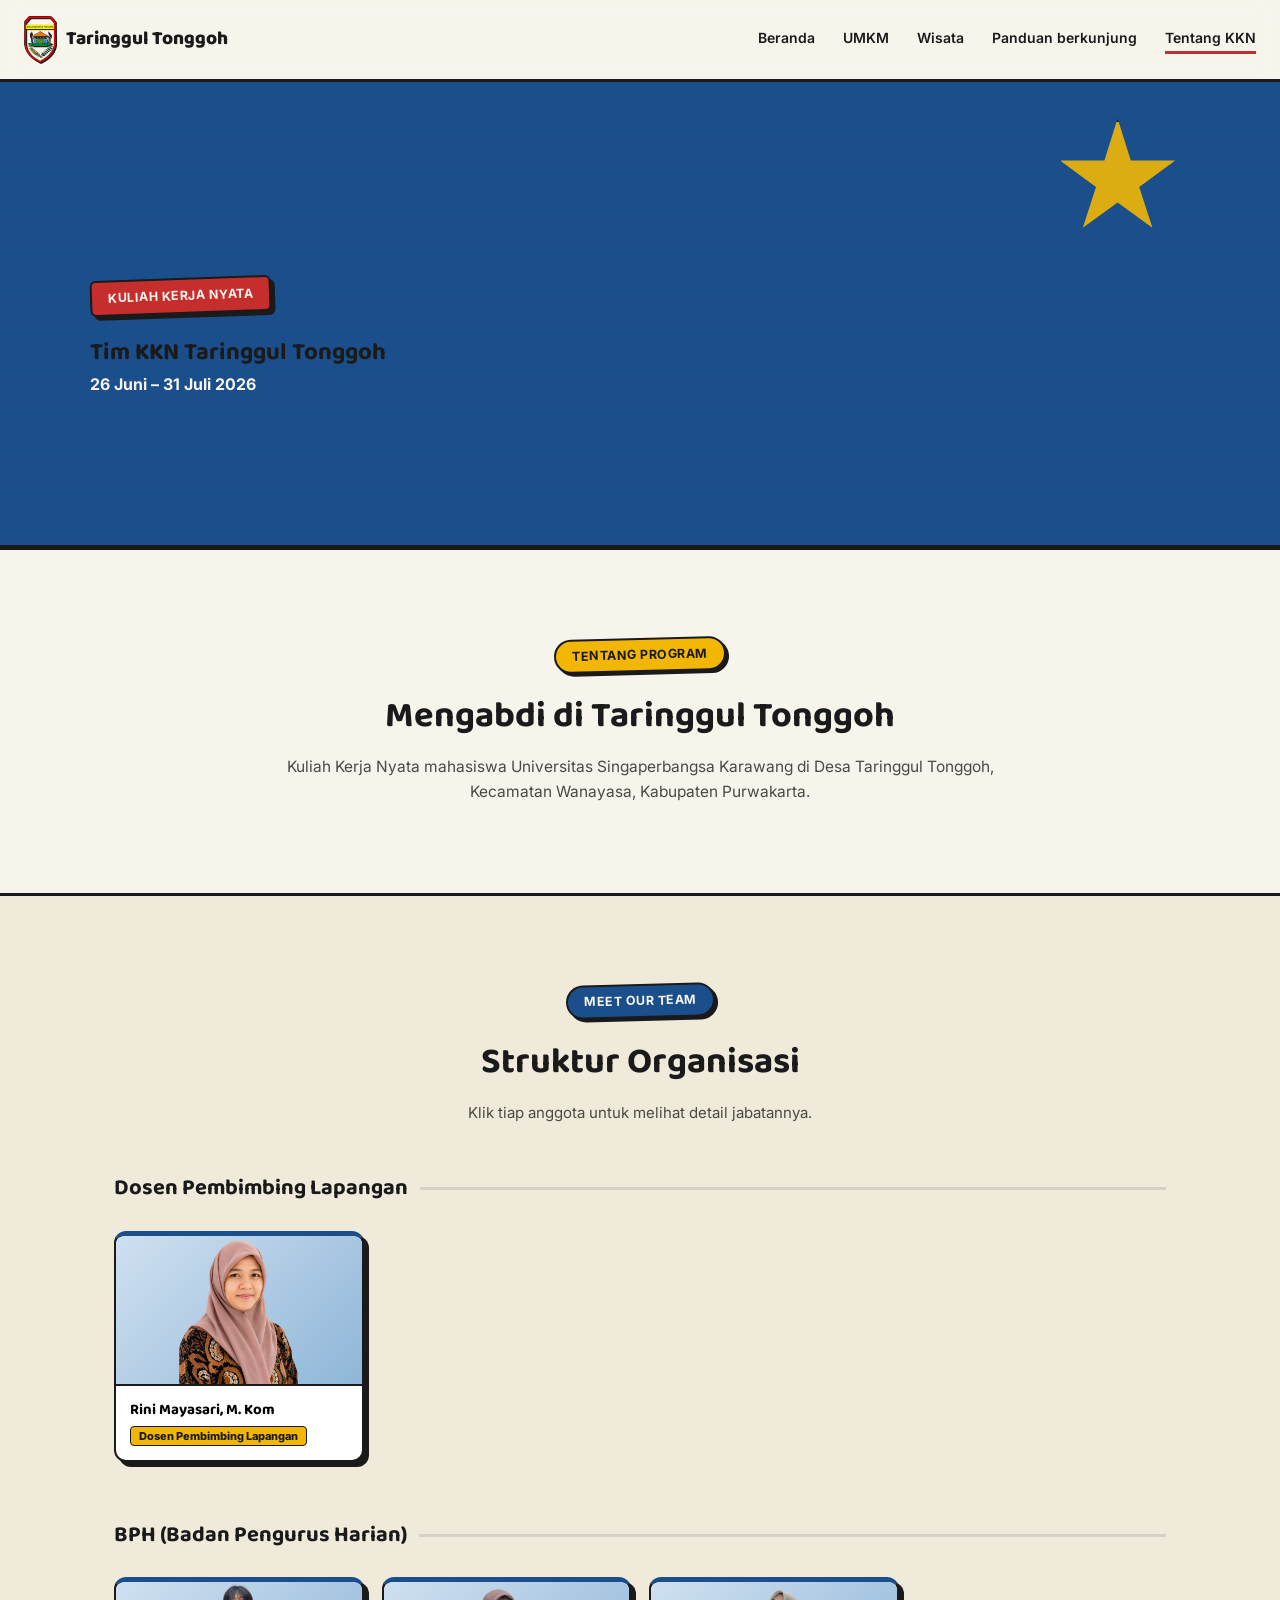
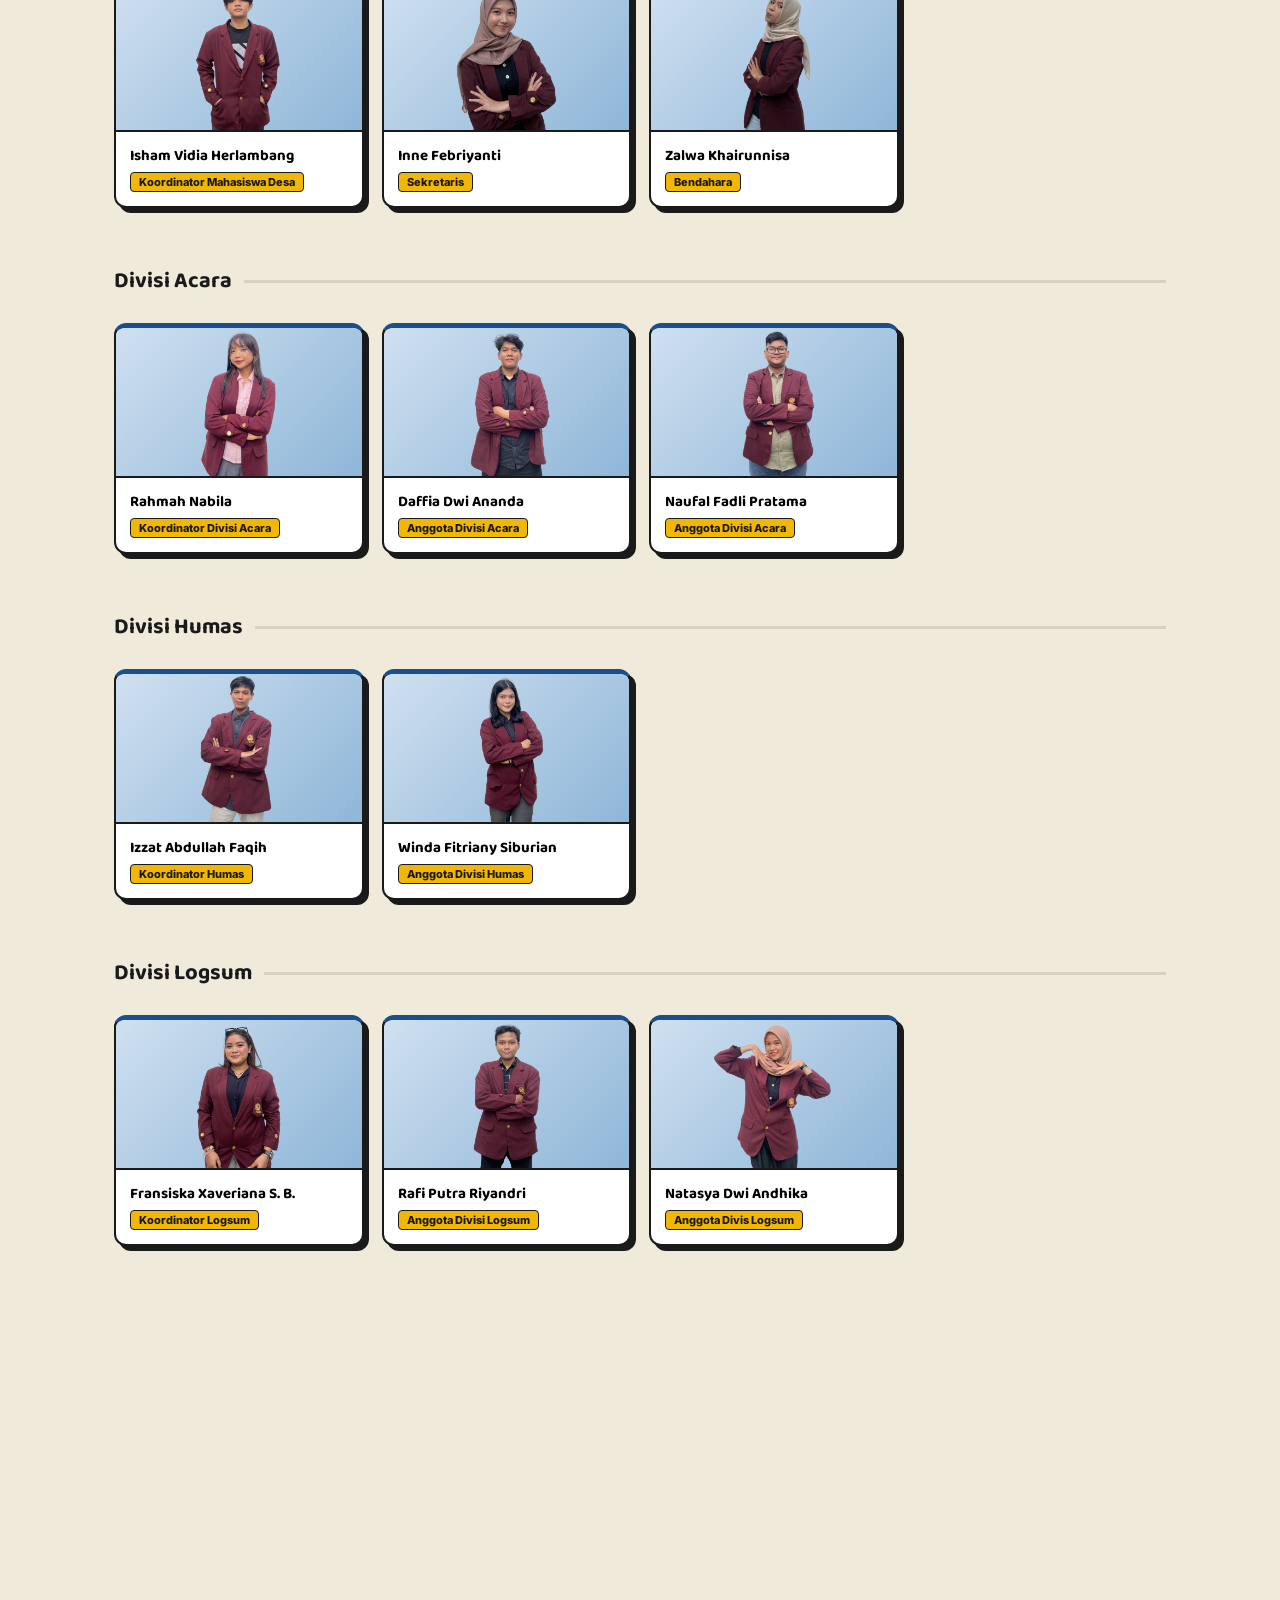
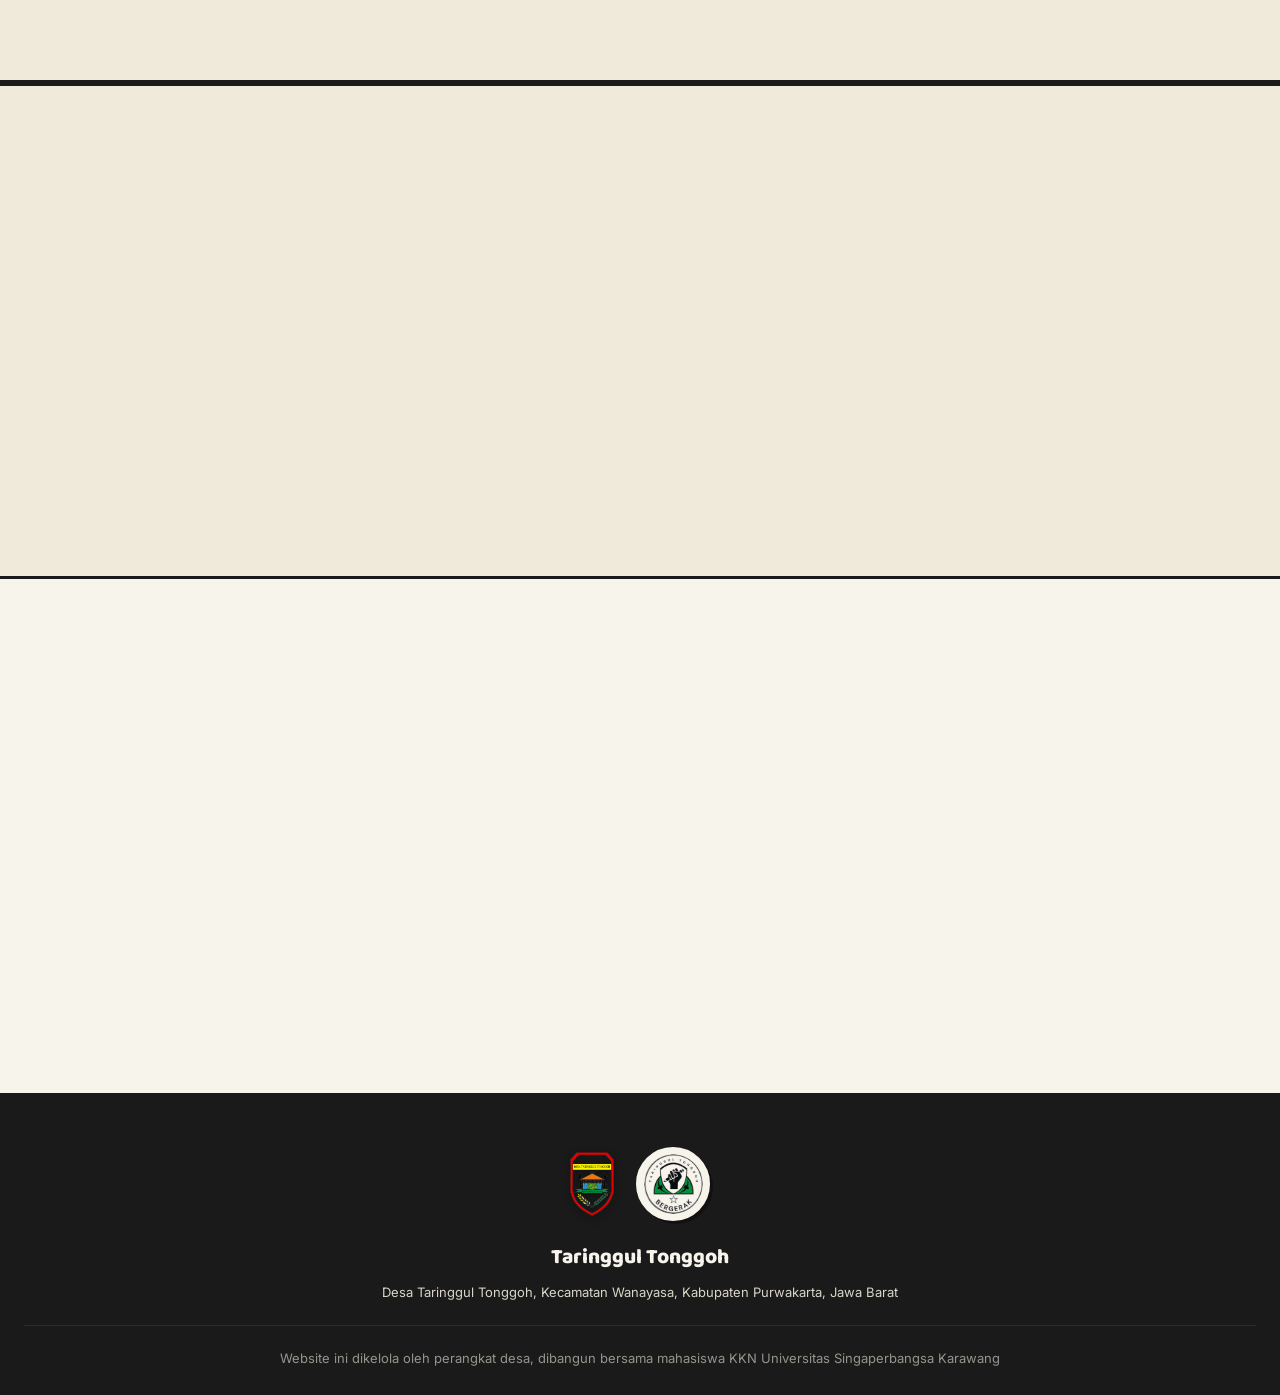
==== kkn.html @ a8f381f1 "first push" ====
<!DOCTYPE html>
<html lang="id">
<head>
<meta charset="UTF-8">
<meta name="viewport" content="width=device-width, initial-scale=1.0">
<title>Tentang KKN — Desa Taringgul Tonggoh</title>
<meta name="description" content="Kenali kegiatan, struktur organisasi, dan program kerja KKN Universitas Singaperbangsa Karawang di Desa Taringgul Tonggoh, Wanayasa, Purwakarta.">
<meta property="og:title" content="Tentang KKN — Desa Taringgul Tonggoh">
<meta property="og:description" content="Struktur organisasi, program kerja, dan dokumentasi kegiatan KKN Unsika di Desa Taringgul Tonggoh.">
<meta property="og:type" content="website">
<link rel="preconnect" href="https://fonts.googleapis.com">
<link rel="preconnect" href="https://fonts.gstatic.com" crossorigin>
<link href="https://fonts.googleapis.com/css2?family=Baloo+2:wght@500;600;700;800&family=Inter:wght@400;500;600;700&display=swap" rel="stylesheet">
<link rel="stylesheet" href="assets/css/style.css">
</head>
<body>

<nav id="nav">
  <a href="index.html" class="logo"><img src="assets/img/brand/logo-desa-nav.png" alt="Logo Desa Taringgul Tonggoh" class="logo-mark">Taringgul Tonggoh</a>
  <div class="navlinks" id="navLinks">
    <a href="index.html">Beranda</a>
    <a href="index.html#umkm">UMKM</a>
    <a href="index.html#wisata">Wisata</a>
    <a href="index.html#panduan">Panduan berkunjung</a>
    <a href="kkn.html" class="active">Tentang KKN</a>
  </div>
  <button type="button" class="nav-toggle" id="navToggle" aria-label="Buka menu" aria-expanded="false" aria-controls="navLinks">
    <div class="nav-toggle-icon"><span></span><span></span><span></span></div>
  </button>
</nav>

<section class="hero-kkn">
  <div class="halftone"></div>
  <div class="starburst sb1"></div>
  <div class="hero-inner">
    <div class="hero-badge">Kuliah Kerja Nyata</div>
    <h1>Tim <span>KKN Taringgul Tonggoh</span></h1>
    <p id="kknPeriode" style="font-weight:700;">–</p>
  </div>
</section>

<section id="tentang">
  <div class="wrap">
    <div class="section-head reveal about-kkn">
      <div class="sticker">Tentang program</div>
      <h2>Mengabdi di Taringgul Tonggoh</h2>
      <p id="kknDesc">Memuat deskripsi…</p>
    </div>
  </div>
</section>

<section class="umkm-section" id="struktur">
  <div class="wrap">
    <div class="section-head reveal">
      <div class="sticker blue">Meet our team</div>
      <h2>Struktur Organisasi</h2>
      <p>Klik tiap anggota untuk melihat detail jabatannya.</p>
    </div>
    <div id="strukturContainer">
      <!-- divisi & anggota di-render oleh kkn.js -->
    </div>
  </div>
</section>

<section class="proker-section" id="proker">
  <div class="wrap">
    <div class="section-head reveal">
      <div class="sticker red">Program kerja</div>
      <h2>Apa yang kami kerjakan</h2>
      <p>Klik kartu untuk melihat detail tiap program kerja.</p>
    </div>
    <div class="proker-grid" id="prokerGrid">
      <!-- proker di-render oleh kkn.js -->
    </div>
  </div>
</section>

<section id="galeri">
  <div class="wrap">
    <div class="section-head reveal">
      <div class="sticker">Dokumentasi</div>
      <h2>Galeri Kegiatan</h2>
      <p>Momen-momen selama masa pengabdian di desa.</p>
    </div>
    <div class="galeri-grid" id="galeriGrid">
      <!-- galeri di-render oleh kkn.js -->
    </div>
  </div>
</section>

<footer>
  <div class="foot-logos">
    <img src="assets/img/brand/logo-desa.png" alt="Logo Desa Taringgul Tonggoh" class="foot-logo">
    <img src="assets/img/brand/slogan-bergerak.png" alt="Taringgul Tonggoh Bergerak" class="foot-logo foot-logo-slogan">
  </div>
  <div class="foot-brand">Taringgul Tonggoh</div>
  <p>Desa Taringgul Tonggoh, Kecamatan Wanayasa, Kabupaten Purwakarta, Jawa Barat</p>
  <div class="foot-line">Website ini dikelola oleh perangkat desa, dibangun bersama mahasiswa KKN Universitas Singaperbangsa Karawang</div>
</footer>

<!-- ===== Overlay detail (Anggota & Proker) ===== -->
<div class="overlay-backdrop" id="overlayBackdrop" role="dialog" aria-modal="true">
  <div class="overlay-modal" id="overlayContent">
    <!-- konten overlay di-render dinamis oleh kkn.js -->
  </div>
</div>

<script src="assets/js/kkn.js"></script>
</body>
</html>
---- assets/css/style.css ----
/* ============================================
   Desa Taringgul Tonggoh — style.css
   ============================================ */

:root{
  --hijau:#1E7A4F;
  --hijau-tua:#12492F;
  --biru:#1B4F8C;
  --biru-tua:#11335C;
  --merah:#C62E2E;
  --kuning:#F2B705;
  --off:#F7F4EC;
  --off2:#EFEADA;
  --ink:#1A1A1A;
  --putih:#FFFFFF;
}

*{box-sizing:border-box;margin:0;padding:0;}
html{scroll-behavior:smooth;}
body{
  font-family:'Inter',sans-serif;
  background:var(--off);
  color:var(--ink);
  line-height:1.6;
}
h1,h2,h3{font-family:'Baloo 2',sans-serif;font-weight:700;color:var(--ink);}
img{display:block;max-width:100%;}
.wrap{max-width:1100px;margin:0 auto;padding:0 24px;}

@media (prefers-reduced-motion: reduce){
  *{animation:none !important;transition:none !important;}
}

/* ---------- Scroll reveal ---------- */
.reveal{opacity:0;transform:translateY(28px);transition:opacity .7s cubic-bezier(.2,.7,.2,1), transform .7s cubic-bezier(.2,.7,.2,1);}
.reveal.in{opacity:1;transform:translateY(0);}
.reveal-delay1.in{transition-delay:.08s;}
.reveal-delay2.in{transition-delay:.16s;}
.reveal-delay3.in{transition-delay:.24s;}

.halftone{
  background-image:radial-gradient(var(--ink) 1.4px, transparent 1.4px);
  background-size:10px 10px;
  opacity:0.08;
}

/* ---------- Nav ---------- */
nav{
  display:flex;align-items:center;justify-content:space-between;
  padding:16px 24px;background:rgba(247,244,236,0.75);
  backdrop-filter:blur(10px);
  border-bottom:3px solid var(--ink);
  position:sticky;top:0;z-index:20;
  transition:background .3s ease, box-shadow .3s ease;
}
nav.scrolled{background:rgba(247,244,236,0.96);box-shadow:0 4px 0 rgba(26,26,26,0.06);}
.logo{display:flex;align-items:center;gap:10px;font-family:'Baloo 2',sans-serif;font-size:19px;font-weight:800;color:var(--ink);text-decoration:none;}
.logo-mark{
  width:32px;height:auto;
  flex-shrink:0;
  filter:drop-shadow(1.5px 1.5px 0 var(--ink));
}
.navlinks{display:flex;gap:28px;font-size:14px;font-weight:600;}
.navlinks a{color:var(--ink);text-decoration:none;position:relative;padding-bottom:2px;}
.navlinks a::after{content:"";position:absolute;left:0;bottom:-3px;width:0;height:3px;background:var(--merah);transition:width .25s ease;}
.navlinks a:hover::after, .navlinks a.active::after{width:100%;}

/* ---------- Nav mobile: hamburger toggle ---------- */
.nav-toggle{
  display:none;
  width:42px;height:42px;
  border:2.5px solid var(--ink);
  border-radius:8px;
  background:var(--off);
  align-items:center;justify-content:center;
  cursor:pointer;
  box-shadow:3px 3px 0 var(--ink);
  transition:transform .15s ease, box-shadow .15s ease;
  flex-shrink:0;
}
.nav-toggle:hover{transform:translate(-2px,-2px);box-shadow:5px 5px 0 var(--ink);}
.nav-toggle:active{transform:translate(0,0);box-shadow:2px 2px 0 var(--ink);}
.nav-toggle-icon{
  position:relative;width:20px;height:14px;
}
.nav-toggle-icon span{
  position:absolute;left:0;width:100%;height:2.5px;background:var(--ink);border-radius:2px;
  transition:transform .25s ease, opacity .2s ease, top .25s ease;
}
.nav-toggle-icon span:nth-child(1){top:0;}
.nav-toggle-icon span:nth-child(2){top:6px;}
.nav-toggle-icon span:nth-child(3){top:12px;}
.nav-toggle.open .nav-toggle-icon span:nth-child(1){top:6px;transform:rotate(45deg);}
.nav-toggle.open .nav-toggle-icon span:nth-child(2){opacity:0;}
.nav-toggle.open .nav-toggle-icon span:nth-child(3){top:6px;transform:rotate(-45deg);}

/* ---------- Hero ---------- */
.hero{
  position:relative;
  min-height:82vh;
  display:flex;align-items:center;
  background:var(--hijau) url('/assets/img/hero/hero-01-sawah-taringgul.jpg') center 60%/cover no-repeat;
  padding:120px 24px 100px;
  overflow:hidden;
  border-bottom:5px solid var(--ink);
}
.hero::before{
  content:"";
  position:absolute;inset:0;z-index:0;
  background:linear-gradient(180deg, rgba(18,73,47,0.55) 0%, rgba(18,73,47,0.72) 55%, rgba(18,73,47,0.88) 100%);
}
.hero .halftone{position:absolute;inset:0;z-index:1;}
.starburst{
  position:absolute;
  z-index:1;
  background:var(--kuning);
  border:3px solid var(--ink);
  clip-path:polygon(50% 0%,61% 35%,98% 35%,68% 57%,79% 91%,50% 70%,21% 91%,32% 57%,2% 35%,39% 35%);
}
.sb1{width:120px;height:120px;top:8%;right:8%;opacity:.9;animation:spin-slow 22s linear infinite;}
.sb2{width:60px;height:60px;bottom:14%;right:22%;background:var(--merah);opacity:.85;animation:spin-slow-rev 16s linear infinite;}
@keyframes spin-slow{from{transform:rotate(0deg);}to{transform:rotate(360deg);}}
@keyframes spin-slow-rev{from{transform:rotate(0deg);}to{transform:rotate(-360deg);}}

.hero-badge{
  display:inline-block;background:var(--merah);color:var(--off);
  border:2.5px solid var(--ink);border-radius:6px;
  padding:6px 16px;font-size:12.5px;font-weight:700;letter-spacing:.04em;text-transform:uppercase;
  transform:rotate(-2deg);
  margin-bottom:20px;
  box-shadow:4px 4px 0 var(--ink);
}
.hero-inner{position:relative;z-index:2;max-width:1100px;margin:0 auto;width:100%;color:var(--off);}
.hero h1{
  font-size:56px;line-height:1.05;max-width:680px;color:var(--off);margin-bottom:20px;
  text-shadow:3px 3px 0 var(--ink);
}
.hero h1 span{color:var(--kuning);}
.hero p{font-size:17px;max-width:480px;color:#E7F0E9;margin-bottom:32px;font-weight:500;}
.hero-cta{display:flex;gap:16px;flex-wrap:wrap;}
.btn{
  display:inline-flex;align-items:center;gap:8px;
  padding:14px 26px;border-radius:8px;font-size:14.5px;font-weight:700;
  text-decoration:none;border:2.5px solid var(--ink);cursor:pointer;
  box-shadow:4px 4px 0 var(--ink);
  transition:transform .15s ease, box-shadow .15s ease;
  font-family:inherit;
}
.btn:hover{transform:translate(-2px,-2px);box-shadow:6px 6px 0 var(--ink);}
.btn:active{transform:translate(0,0);box-shadow:2px 2px 0 var(--ink);}
.btn-primary{background:var(--kuning);color:var(--ink);}
.btn-ghost{background:var(--off);color:var(--ink);}

/* ---------- Stats ---------- */
.stats-strip{
  display:flex;justify-content:center;gap:0;
  background:var(--off);
  margin:-38px 24px 0;
  border-radius:12px;
  border:3px solid var(--ink);
  box-shadow:6px 6px 0 var(--ink);
  position:relative;z-index:3;
  max-width:1052px;margin-left:auto;margin-right:auto;
  overflow:hidden;
}
.stat{flex:1;text-align:center;padding:28px 12px;border-right:2.5px solid var(--ink);}
.stat:last-child{border-right:none;}
.stat-num{font-family:'Baloo 2',sans-serif;font-size:34px;font-weight:800;color:var(--merah);}
.stat-label{font-size:12.5px;color:var(--ink);margin-top:2px;font-weight:600;}

/* ---------- Sections ---------- */
section{padding:88px 0;position:relative;}
.section-head{max-width:580px;margin:0 auto 46px;text-align:center;}
.sticker{
  display:inline-block;background:var(--kuning);border:2.5px solid var(--ink);
  border-radius:20px;padding:5px 16px;font-size:12.5px;font-weight:700;
  text-transform:uppercase;letter-spacing:.04em;transform:rotate(-1.5deg);
  box-shadow:3px 3px 0 var(--ink);margin-bottom:16px;
}
.sticker.blue{background:var(--biru);color:var(--off);}
.sticker.red{background:var(--merah);color:var(--off);}
.section-head h2{font-size:36px;margin-bottom:10px;}
.section-head p{color:#4A4A44;font-size:15px;}

/* ---------- Why visit ---------- */
.why-grid{display:grid;grid-template-columns:repeat(3,1fr);gap:24px;}
.why-card{
  background:var(--putih);border-radius:12px;padding:30px 26px;
  border:2.5px solid var(--ink);
  transition:transform .2s ease, box-shadow .2s ease;
  box-shadow:5px 5px 0 var(--ink);
}
.why-card:hover{transform:translate(-3px,-3px);box-shadow:8px 8px 0 var(--ink);}
.why-icon{
  width:48px;height:48px;border-radius:50%;background:var(--off2);
  border:2.5px solid var(--ink);
  display:flex;align-items:center;justify-content:center;margin-bottom:16px;font-size:21px;
}
.why-number{
    position:absolute;
    top:-8px;
    right:18px;
    font-family:"Baloo 2",cursive;
    font-size:92px;
    font-weight:800;
    color:rgba(0,0,0,.05);
    -webkit-text-stroke:2px rgba(0,0,0,.08);
    line-height:1;
    user-select:none;
    pointer-events:none;
}
.why-card h3::before{
    content:"";
    display:block;
    width:48px;
    height:5px;
    background:var(--hijau);
    border-radius:999px;
    margin-bottom:14px;
}
.why-card:nth-child(1) .why-icon{background:#DDF0E4;}
.why-card:nth-child(2) .why-icon{background:#FBE6C8;}
.why-card:nth-child(3) .why-icon{background:#DDEBFA;}
.why-card:nth-child(1) h3::before{
    background:var(--hijau);
}
.why-card:nth-child(2) h3::before{
    background:var(--kuning);
}
.why-card:nth-child(3) h3::before{
    background:var(--biru);
}
.why-card h3{font-size:18px;margin-bottom:8px;}
.why-card p{font-size:14px;color:#4A4A44;}

/* ---------- Polaroid photo strip ---------- */
.polaroid-strip{
  display:flex;
  flex-wrap:wrap;
  justify-content:center;
  align-items:flex-start;
  gap:0 -18px;
  margin:0 0 56px;
  padding:12px 0 28px;
}
.polaroid{
  background:var(--putih);
  border:2.5px solid var(--ink);
  border-radius:4px;
  padding:12px 12px 16px;
  width:176px;
  box-shadow:5px 5px 0 var(--ink);
  position:relative;
  margin:0 -14px;
  transition:transform .25s ease, box-shadow .25s ease, z-index 0s;
  cursor:default;
}
.polaroid:hover{
  transform:rotate(0deg) translateY(-8px) scale(1.05);
  box-shadow:7px 7px 0 var(--ink);
  z-index:5;
}
.polaroid.rot1{transform:rotate(-6deg);z-index:1;}
.polaroid.rot2{transform:rotate(4deg) translateY(10px);z-index:2;}
.polaroid.rot3{transform:rotate(-3deg) translateY(-6px);z-index:3;}
.polaroid.rot4{transform:rotate(5deg) translateY(8px);z-index:2;}
.polaroid.rot5{transform:rotate(-5deg);z-index:1;}
.polaroid.rot1:hover,.polaroid.rot2:hover,.polaroid.rot3:hover,.polaroid.rot4:hover,.polaroid.rot5:hover{
  transform:rotate(0deg) translateY(-8px) scale(1.06);
}

.polaroid-pin{
  position:absolute;top:-11px;left:50%;transform:translateX(-50%) rotate(-8deg);
  width:30px;height:14px;
  background:var(--kuning);
  border:2px solid var(--ink);
  border-radius:2px;
  box-shadow:2px 2px 0 rgba(26,26,26,0.25);
  z-index:2;
}

.polaroid-photo{
  width:100%;
  aspect-ratio:1/1;
  overflow:hidden;
  border:1.5px solid rgba(26,26,26,0.15);
  position:relative;
  display:flex;align-items:center;justify-content:center;
}
.polaroid-photo img{width:100%;height:100%;object-fit:cover;object-position:center;}

.placeholder-texture{
  background-color:#E4E0D2;
  background-image:
    repeating-linear-gradient(45deg, rgba(26,26,26,0.05) 0, rgba(26,26,26,0.05) 2px, transparent 2px, transparent 12px);
}
.polaroid-placeholder-label{
  font-size:11px;font-weight:700;color:#6b6b5f;
  text-align:center;padding:0 14px;
  line-height:1.4;
}

.polaroid-caption{
  font-family:'Baloo 2',sans-serif;
  font-size:12.5px;font-weight:700;color:var(--ink);
  text-align:center;
  margin-top:10px;
  letter-spacing:.01em;
}


/* ---------- UMKM section ---------- */
.umkm-section{background:var(--off2);border-top:3px solid var(--ink);border-bottom:3px solid var(--ink);}
.filter-row{display:flex;gap:10px;justify-content:center;flex-wrap:wrap;margin-bottom:40px;}
.chip{
  padding:10px 20px;border-radius:20px;font-size:13px;font-weight:700;
  background:var(--putih);border:2px solid var(--ink);color:var(--ink);
  cursor:pointer;transition:background .2s ease, transform .15s ease, color .2s ease;
  font-family:inherit;
}
.chip:hover{transform:translateY(3px);}
.chip.active{background:var(--hijau);border-color:var(--ink);color:var(--off);}

.card-grid{display:grid;grid-template-columns:repeat(3,1fr);gap:22px;}

/* Kartu UMKM — kini interaktif (buka overlay) */
.item-card{
  background:var(--putih);border-radius:12px;overflow:hidden;
  border:2.5px solid var(--ink);
  transition:transform .2s ease, box-shadow .2s ease;
  box-shadow:5px 5px 0 var(--ink);
  cursor:pointer;
  text-align:left;
  width:100%;
  font-family:inherit;
  display:block;
  padding:0;
  margin:0;
  appearance:none;
  -webkit-appearance:none;
}
.item-card:hover{transform:translate(-3px,-3px);box-shadow:8px 8px 0 var(--ink);}
.item-card:focus-visible{outline:3px solid var(--biru);outline-offset:2px;}
.item-photo{
  height:230px;position:relative;overflow:hidden;
  background:var(--off2);
  display:flex;align-items:center;justify-content:center;
  color:var(--hijau-tua);font-size:12px;font-weight:700;
  border-bottom:2.5px solid var(--ink);
}
.item-photo img{width:fit-content;height:fit-content;object-fit:contain;object-position:center;}
.item-body{padding:18px 18px 20px;}
.item-cat{
  display:inline-block;font-size:11px;text-transform:uppercase;letter-spacing:.03em;
  background:var(--kuning);border:1.5px solid var(--ink);border-radius:4px;
  padding:2px 8px;font-weight:700;margin-bottom:10px;
}
.item-name{font-family:'Baloo 2',sans-serif;font-size:19px;font-weight:700;margin-bottom:8px;}
.item-desc{font-size:13px;color:#4A4A44;display:-webkit-box;-webkit-line-clamp:2;-webkit-box-orient:vertical;overflow:hidden;}
.item-hint{margin-top:12px;font-size:12px;font-weight:700;color:var(--biru);display:flex;align-items:center;gap:5px;}

.see-all{text-align:center;margin-top:38px;}

.empty-state{
  grid-column:1/-1;text-align:center;padding:40px 20px;color:#6b6b63;font-size:14px;
}

/* ---------- Guide section ---------- */
.guide-section{background:var(--biru-tua);color:var(--off);}
.guide-section .section-head h2{color:var(--off);}
.guide-section .section-head p{color:#C7D6EA;}
.guide-grid{display:grid;grid-template-columns:1fr 1fr;gap:24px;}
.guide-card{
  background:rgba(255,255,255,0.06);
  border:2.5px solid var(--kuning);
  border-radius:12px;padding:28px;
}
.guide-card h3{font-family:'Baloo 2',sans-serif;font-size:19px;color:var(--kuning);margin-bottom:10px;}
.guide-card p{font-size:14px;color:#C7D6EA;margin-bottom:14px;}
.guide-list{list-style:none;font-size:13.5px;color:#DCE7F5;}
.guide-list li{padding:7px 0;border-top:1px solid rgba(255,255,255,0.12);display:flex;justify-content:space-between;}
.guide-list li:first-child{border-top:none;}

/* ---------- Footer ---------- */
footer{
  background:var(--ink);color:#D8D5C8;padding:54px 24px 26px;
  text-align:center;font-size:13px;
}
.foot-logos{
  display:flex;align-items:center;justify-content:center;gap:22px;
  margin-bottom:20px;
}
.foot-logo{
  height:64px;width:auto;
  filter:drop-shadow(0 2px 4px rgba(0,0,0,0.4));
}
.foot-logo-slogan{
  height:74px;width:74px;
  background:var(--off);
  border:2.5px solid var(--off);
  border-radius:50%;
  padding:5px;
  box-shadow:3px 3px 0 rgba(0,0,0,0.35);
  filter:none;
  object-fit:contain;
}
footer .foot-brand{font-family:'Baloo 2',sans-serif;font-size:21px;font-weight:800;color:var(--off);margin-bottom:8px;}
footer .foot-line{opacity:0.65;margin-top:22px;padding-top:22px;border-top:1px solid rgba(255,255,255,0.12);}

/* ============================================
   OVERLAY / MODAL DETAIL
   ============================================ */
.overlay-backdrop{
  position:fixed;inset:0;z-index:100;
  background:rgba(26,26,26,0.55);
  backdrop-filter:blur(3px);
  display:flex;align-items:center;justify-content:center;
  padding:24px;
  opacity:0;visibility:hidden;
  transition:opacity .25s ease, visibility .25s ease;
}
.overlay-backdrop.open{opacity:1;visibility:visible;}

.overlay-modal{
  background:var(--off);
  border:3px solid var(--ink);
  border-radius:16px;
  box-shadow:10px 10px 0 var(--ink);
  max-width:640px;width:100%;
  max-height:90vh;
  overflow-y:auto;
  transform:scale(.92) translateY(16px);
  transition:transform .3s cubic-bezier(.2,.8,.2,1);
}
.overlay-backdrop.open .overlay-modal{transform:scale(1) translateY(0);}

/* ---------- Carousel foto overlay ---------- */
.overlay-photo{
  height:360px;position:relative;overflow:hidden;
  background:var(--off2);
  border-bottom:3px solid var(--ink);
}
.overlay-photo-empty{
  width:100%;height:100%;display:flex;align-items:center;justify-content:center;
  color:var(--hijau-tua);font-weight:700;font-size:13px;
}
/* Foto tunggal langsung di dalam .overlay-photo (tanpa carousel) — dipakai
   overlay anggota & proker KKN. Tanpa aturan ini, img jatuh ke perilaku
   default browser (bisa gepeng/terpotong), khususnya terlihat di mobile. */
.overlay-photo > img{
  width:fit-content;height:fit-content;object-fit:cover;object-position:top center;
  display:block;
}
.carousel-track{
  display:flex;height:100%;
  transition:transform .35s cubic-bezier(.2,.8,.2,1);
}
.carousel-slide{
  flex:0 0 100%;width:100%;height:100%;
  display:flex;align-items:center;justify-content:center;
}
.carousel-slide img{width:100%;height:100%;object-fit:contain;object-position:center;}

.carousel-arrow{
  position:absolute;top:50%;transform:translateY(-50%);
  width:40px;height:40px;border-radius:50%;
  background:var(--off);border:2.5px solid var(--ink);
  display:flex;align-items:center;justify-content:center;
  font-size:20px;font-weight:800;line-height:1;cursor:pointer;
  box-shadow:3px 3px 0 var(--ink);
  transition:transform .15s ease;
  color:var(--ink);
  z-index:3;
}
.carousel-arrow:hover{transform:translateY(-50%) scale(1.08);}
.carousel-prev{left:12px;}
.carousel-next{right:12px;}

.carousel-counter{
  position:absolute;bottom:12px;right:12px;z-index:3;
  background:rgba(26,26,26,0.7);color:var(--off);
  font-size:11.5px;font-weight:700;
  padding:4px 10px;border-radius:20px;
}

.carousel-dots{
  display:flex;justify-content:center;gap:8px;
  padding:14px 0 0;
  background:var(--off);
}
.carousel-dot{
  width:9px;height:9px;border-radius:50%;
  background:var(--off2);border:2px solid var(--ink);
  cursor:pointer;padding:0;
  transition:background .2s ease, transform .2s ease;
}
.carousel-dot.active{background:var(--hijau);transform:scale(1.15);}

.item-photo-count{
  position:absolute;bottom:8px;right:8px;
  background:rgba(26,26,26,0.7);color:var(--off);
  font-size:10.5px;font-weight:700;
  padding:3px 8px;border-radius:20px;
}

.overlay-close{
  position:absolute;top:14px;right:14px;z-index:2;
  width:36px;height:36px;border-radius:50%;
  background:var(--off);border:2.5px solid var(--ink);
  display:flex;align-items:center;justify-content:center;
  font-size:18px;font-weight:800;cursor:pointer;line-height:1;
  box-shadow:3px 3px 0 var(--ink);
  transition:transform .15s ease;
}
.overlay-close:hover{transform:translate(-2px,-2px) rotate(90deg);}

/* ---------- Overlay tema: anggota KKN (biru) & proker (merah) ---------- */
.overlay-photo.theme-anggota{
  background:linear-gradient(135deg,#CFE0F0,#8FB6D8);
  border-bottom-color:var(--ink);
}
.overlay-photo.theme-anggota > img{object-position:top center;}
.overlay-photo.theme-proker{background:var(--off2);}
.overlay-photo.theme-proker > img{object-fit:contain;}

.overlay-photo-empty.theme-anggota{color:var(--biru-tua);}
.overlay-photo-empty.theme-proker{color:#6b4a12;}

.overlay-modal.theme-anggota{border-top:6px solid var(--biru);}
.overlay-modal.theme-proker{border-top:6px solid var(--merah);}

.overlay-cat.blue{background:var(--biru);color:var(--off);}
.overlay-cat.red{background:var(--merah);color:var(--off);}

.overlay-body{padding:26px 26px 28px;}
.overlay-cat{
  display:inline-block;font-size:11.5px;text-transform:uppercase;letter-spacing:.03em;
  background:var(--kuning);border:1.5px solid var(--ink);border-radius:4px;
  padding:3px 10px;font-weight:700;margin-bottom:12px;
}
.overlay-name{font-size:26px;margin-bottom:14px;}
.overlay-desc{font-size:14.5px;color:#3a3a35;margin-bottom:20px;line-height:1.65;}

.overlay-meta{display:flex;flex-direction:column;gap:10px;margin-bottom:22px;}
.overlay-meta-row{display:flex;gap:10px;font-size:13.5px;color:#3a3a35;align-items:flex-start;}
.overlay-meta-icon{flex-shrink:0;width:22px;text-align:center;}
.overlay-meta-row.muted{color:#8a8a80;font-style:italic;}

.overlay-actions{display:flex;gap:10px;flex-wrap:wrap;}
.overlay-actions .btn{flex:1;justify-content:center;min-width:140px;}

@media(max-width:600px){
  .overlay-name{font-size:22px;}
  .overlay-actions .btn{flex:1 1 100%;}
}

/* ============================================
   HALAMAN KKN — kkn.html
   ============================================ */

/* Hero variant untuk halaman KKN (lebih pendek dari hero beranda) */
.hero-kkn{
  position:relative;
  min-height:52vh;
  display:flex;align-items:center;
  background:var(--biru);
  padding:120px 24px 70px;
  overflow:hidden;
  border-bottom:5px solid var(--ink);
}
.hero-kkn .halftone{position:absolute;inset:0;z-index:0;}
.hero-kkn .starburst{background:var(--kuning);}

/* Tentang KKN */
.about-kkn{max-width:720px;margin:0 auto;text-align:center;}
.about-kkn p{color:#4A4A44;font-size:15.5px;}

/* Struktur organisasi */
.divisi-block{margin-bottom:56px;}
.divisi-block:last-child{margin-bottom:0;}
.divisi-title{
  display:flex;align-items:center;gap:12px;
  margin-bottom:24px;
}
.divisi-title h3{font-size:22px;}
.divisi-title .line{flex:1;height:3px;background:var(--ink);opacity:.12;}

.anggota-grid{display:grid;grid-template-columns:repeat(4,1fr);gap:18px;}
.anggota-card{
  background:var(--putih);border-radius:12px;overflow:hidden;
  border:2.5px solid var(--ink);
  border-top:5px solid var(--biru);
  box-shadow:5px 5px 0 var(--ink);
  cursor:pointer;text-align:left;width:100%;font-family:inherit;
  transition:transform .2s ease, box-shadow .2s ease;
  display:block;padding:0;margin:0;appearance:none;-webkit-appearance:none;
  position:relative;
}
.anggota-card:hover{transform:translate(-3px,-3px);box-shadow:8px 8px 0 var(--ink);}
.anggota-card:hover .anggota-photo img{transform:scale(1.05);}
.anggota-card:focus-visible{outline:3px solid var(--biru);outline-offset:2px;}
.anggota-photo{
  height:150px;position:relative;overflow:hidden;
  background:linear-gradient(135deg,#CFE0F0,#8FB6D8);
  display:flex;align-items:center;justify-content:center;
  color:var(--biru-tua);font-size:11.5px;font-weight:700;
  border-bottom:2.5px solid var(--ink);
}
.anggota-photo img{width:100%;height:100%;object-fit:cover;object-position:top center;transition:transform .3s ease;}
.anggota-body{padding:12px 14px 14px;}
.anggota-nama{font-family:'Baloo 2',sans-serif;font-size:15px;font-weight:700;margin-bottom:4px;}
.anggota-jabatan{
  display:inline-block;font-size:11px;font-weight:800;color:var(--ink);
  background:var(--kuning);border:1.5px solid var(--ink);border-radius:4px;
  padding:2px 8px;
}

.empty-divisi{
  color:#8a8a80;font-size:13.5px;font-style:italic;padding:14px 0;
}

/* Program kerja */
.proker-section{background:var(--off2);border-top:3px solid var(--ink);border-bottom:3px solid var(--ink);}
.proker-grid{display:grid;grid-template-columns:repeat(2,1fr);gap:20px;}
.proker-card{
  background:var(--putih);border-radius:12px;overflow:hidden;
  border:2.5px solid var(--ink);
  border-left:5px solid var(--merah);
  box-shadow:5px 5px 0 var(--ink);
  display:flex;gap:0;
  cursor:pointer;text-align:left;width:100%;font-family:inherit;
  transition:transform .2s ease, box-shadow .2s ease;
  padding:0;margin:0;appearance:none;-webkit-appearance:none;
}
.proker-card:hover{transform:translate(-3px,-3px);box-shadow:8px 8px 0 var(--ink);}
.proker-card:hover .proker-photo img{transform:scale(1.05);}
.proker-card:focus-visible{outline:3px solid var(--biru);outline-offset:2px;}
.proker-photo{
  width:110px;flex-shrink:0;position:relative;overflow:hidden;
  background:var(--off2);
  display:flex;align-items:center;justify-content:center;
  color:#6b4a12;font-size:10.5px;font-weight:700;text-align:center;padding:4px;
  border-right:2.5px solid var(--ink);
}
.proker-photo img{transition:transform .3s ease;}
.proker-photo img{width:100%;height:100%;object-fit:contain;object-position:center;}
.proker-body{padding:16px 18px;flex:1;}
.proker-divisi{
  display:inline-block;font-size:10.5px;text-transform:uppercase;letter-spacing:.03em;
  background:var(--kuning);border:1.5px solid var(--ink);border-radius:4px;
  padding:2px 7px;font-weight:700;margin-bottom:8px;
}
.proker-nama{font-family:'Baloo 2',sans-serif;font-size:16.5px;font-weight:700;margin-bottom:6px;}
.proker-desc{font-size:12.5px;color:#4A4A44;display:-webkit-box;-webkit-line-clamp:2;-webkit-box-orient:vertical;overflow:hidden;}

/* Galeri kegiatan */
.galeri-grid{display:grid;grid-template-columns:repeat(4,1fr);gap:14px;}
.galeri-item{
  border-radius:10px;overflow:hidden;position:relative;height:150px;
  border:2.5px solid var(--ink);
  box-shadow:4px 4px 0 var(--ink);
  cursor:pointer;
  transition:transform .2s ease, box-shadow .2s ease;
}
.galeri-item:hover{transform:translate(-2px,-2px);box-shadow:6px 6px 0 var(--ink);}
.galeri-item img{width:100%;height:100%;object-fit:cover;}
.galeri-photo-fallback{
  width:100%;height:100%;
  background:linear-gradient(135deg,#BFE0CC,#8FC8A6);
  display:flex;align-items:center;justify-content:center;
  color:var(--hijau-tua);font-size:11px;font-weight:700;text-align:center;padding:8px;
}

/* ---------- Responsive ---------- */
@media(max-width:860px){
  .why-grid,.card-grid,.guide-grid{grid-template-columns:1fr;}
  .anggota-grid{grid-template-columns:repeat(2,1fr);}
  .proker-grid{grid-template-columns:1fr;}
  .galeri-grid{grid-template-columns:repeat(2,1fr);}
  .hero-kkn{min-height:auto;padding:110px 24px 60px;}
  .hero h1{font-size:36px;}
  .stats-strip{flex-wrap:wrap;}
  .stat{flex:1 1 50%;border-right:none;border-bottom:2px solid var(--ink);}
  .sb1{width:80px;height:80px;}

  /* --- Nav mobile: tampilkan hamburger, ubah navlinks jadi dropdown --- */
  .nav-toggle{display:flex;}
  .navlinks{
    display:flex;
    flex-direction:column;
    gap:0;
    position:fixed;
    top:73px;
    left:0;right:0;
    background:var(--off);
    border-bottom:3px solid var(--ink);
    box-shadow:0 8px 0 rgba(26,26,26,0.06);
    padding:8px 0;
    max-height:0;
    overflow:hidden;
    opacity:0;
    visibility:hidden;
    transition:max-height .3s ease, opacity .25s ease, visibility .3s ease;
  }
  .navlinks.open{
    max-height:400px;
    opacity:1;
    visibility:visible;
  }
  .navlinks a{
    padding:14px 24px;
    font-size:15px;
    border-bottom:1px solid rgba(26,26,26,0.08);
  }
  .navlinks a:last-child{border-bottom:none;}
  .navlinks a::after{display:none;}
  .navlinks a.active{background:var(--off2);font-weight:800;}
}

@media(min-width:861px){
  .nav-toggle{display:none;}
}

/* ---------- Extra mobile refinement (<600px) ---------- */
@media(max-width:600px){
  .hero{padding:96px 20px 70px;min-height:auto;}
  .hero-badge{font-size:11px;padding:5px 12px;}
  .hero h1{font-size:30px;margin-bottom:14px;}
  .hero p{font-size:15px;margin-bottom:24px;}
  .hero-cta{flex-direction:column;}
  .hero-cta .btn{width:100%;justify-content:center;}

  .hero-kkn{padding:96px 20px 50px;}
  .hero-kkn h1{font-size:28px;}

  .stats-strip{margin:-28px 16px 0;border-radius:10px;}
  .stat{padding:18px 8px;}
  .stat-num{font-size:26px;}
  .stat-label{font-size:11px;}

  section{padding:56px 0;}
  .section-head{margin-bottom:32px;}
  .section-head h2{font-size:26px;}
  .section-head p{font-size:13.5px;}

  .wrap{padding:0 18px;}

  .filter-row{
    flex-wrap:nowrap;
    overflow-x:auto;
    justify-content:flex-start;
    padding-bottom:6px;
    margin:0 -18px 32px;
    padding-left:18px;
    padding-right:18px;
    -webkit-overflow-scrolling:touch;
    scrollbar-width:none;
  }
  .filter-row::-webkit-scrollbar{display:none;}
  .chip{flex-shrink:0;}

  .item-photo{height:180px;}

  .polaroid-strip{
    flex-wrap:nowrap;
    overflow-x:auto;
    justify-content:flex-start;
    gap:0;
    margin:0 -18px 40px;
    padding:12px 34px 24px;
    -webkit-overflow-scrolling:touch;
    scrollbar-width:none;
  }
  .polaroid-strip::-webkit-scrollbar{display:none;}
  .polaroid{flex-shrink:0;width:150px;}
  .polaroid:hover{transform:none;box-shadow:5px 5px 0 var(--ink);}
  .polaroid.rot1{transform:rotate(-5deg);}
  .polaroid.rot2{transform:rotate(3deg) translateY(6px);}
  .polaroid.rot3{transform:rotate(-3deg);}
  .polaroid.rot4{transform:rotate(4deg) translateY(6px);}
  .polaroid.rot5{transform:rotate(-4deg);}
  .polaroid.rot1:hover{transform:rotate(-5deg);}
  .polaroid.rot2:hover{transform:rotate(3deg) translateY(6px);}
  .polaroid.rot3:hover{transform:rotate(-3deg);}
  .polaroid.rot4:hover{transform:rotate(4deg) translateY(6px);}
  .polaroid.rot5:hover{transform:rotate(-4deg);}

  .item-name{font-size:17px;}
  .overlay-modal{max-height:94vh;border-radius:14px;}
  .overlay-photo{height:260px;}
  .overlay-name{font-size:20px;}
  .carousel-arrow{width:34px;height:34px;font-size:17px;}
  .carousel-prev{left:8px;}
  .carousel-next{right:8px;}
  .carousel-counter{font-size:10.5px;padding:3px 8px;bottom:8px;right:8px;}
  .carousel-dots{padding:10px 0 0;}

  .anggota-grid{grid-template-columns:repeat(2,1fr);gap:12px;}
  .anggota-photo{height:110px;}
  .anggota-nama{font-size:13.5px;}
  .anggota-jabatan{font-size:11px;}

  .proker-card{flex-direction:column;}
  .proker-photo{width:100%;height:120px;border-right:none;border-bottom:2.5px solid var(--ink);}

  .galeri-grid{grid-template-columns:repeat(2,1fr);gap:10px;}
  .galeri-item{height:110px;}

  footer{padding:40px 20px 22px;}
  .foot-logos{gap:14px;margin-bottom:16px;}
  .foot-logo{height:48px;}
  .foot-logo-slogan{height:56px;width:56px;padding:4px;}
  footer .foot-brand{font-size:18px;}
}

.guide-btn{
    margin-top:20px;
    width:100%;
    justify-content:center;
}
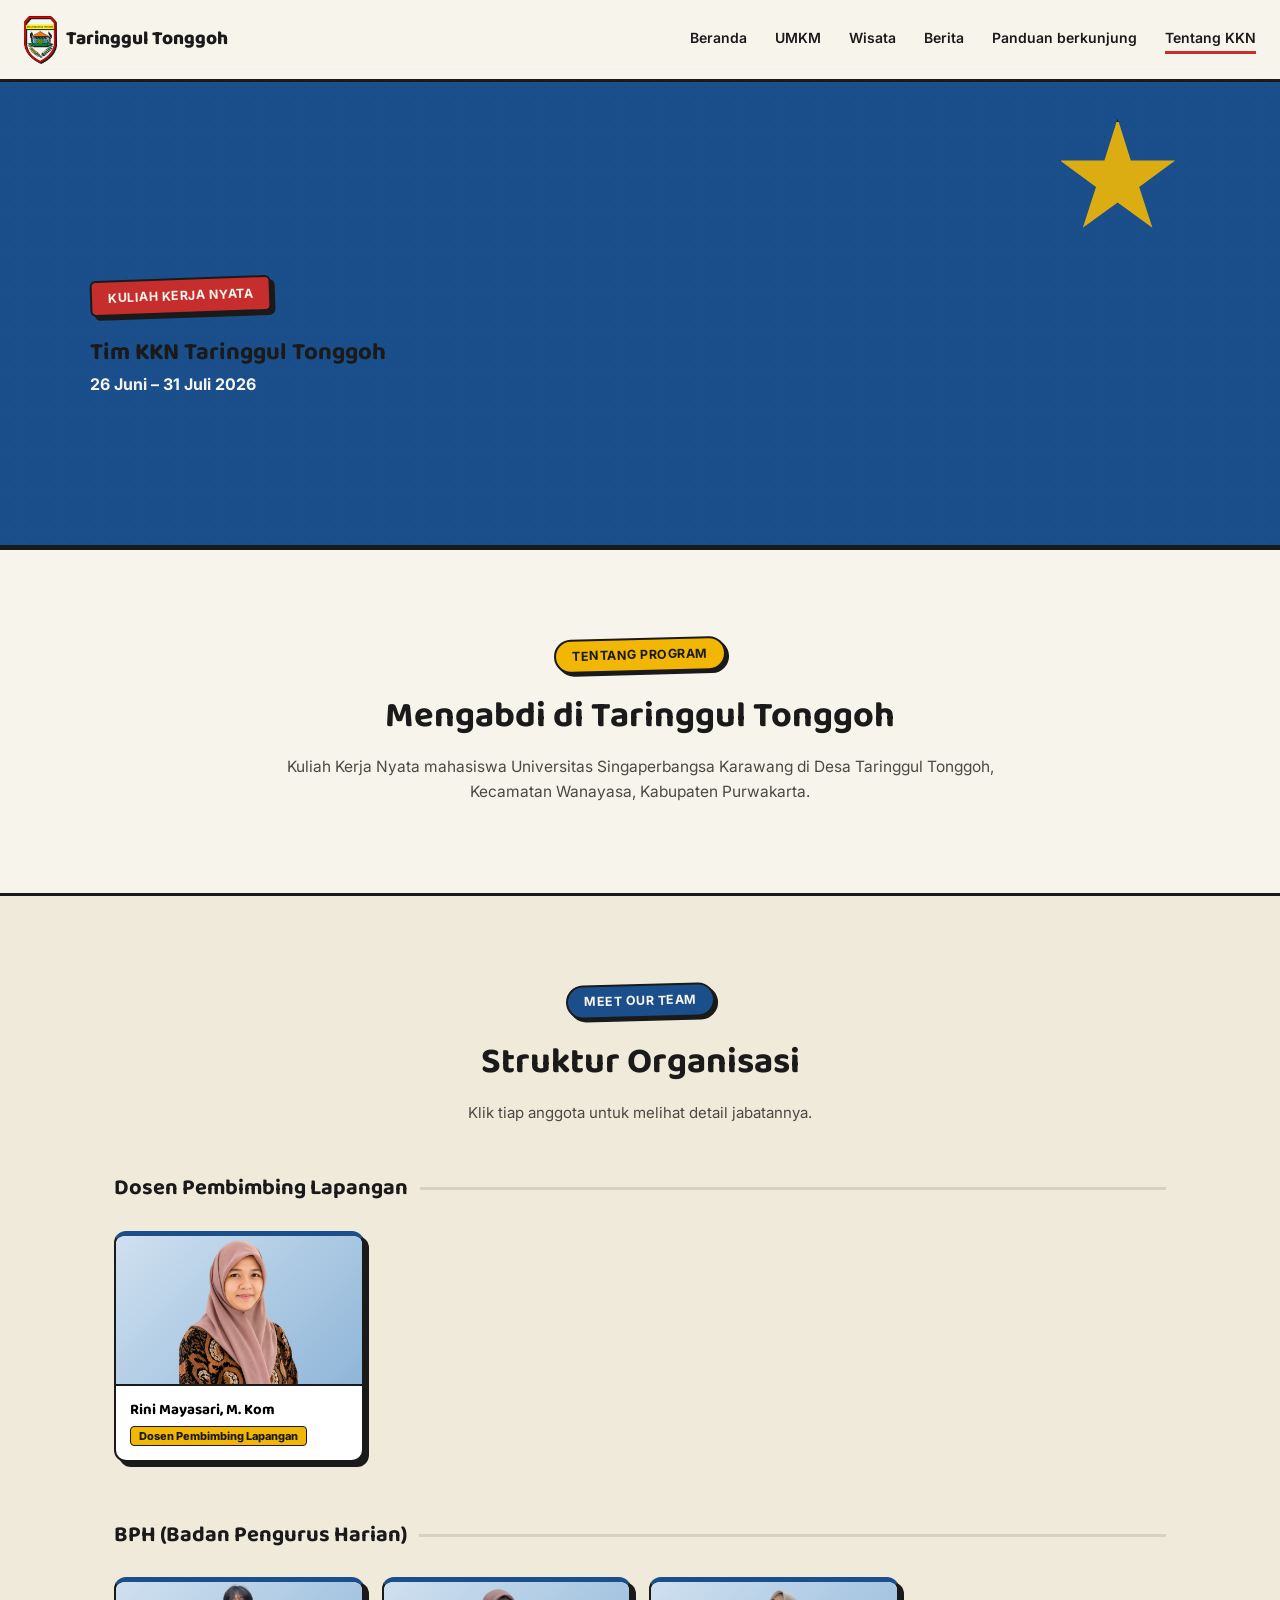
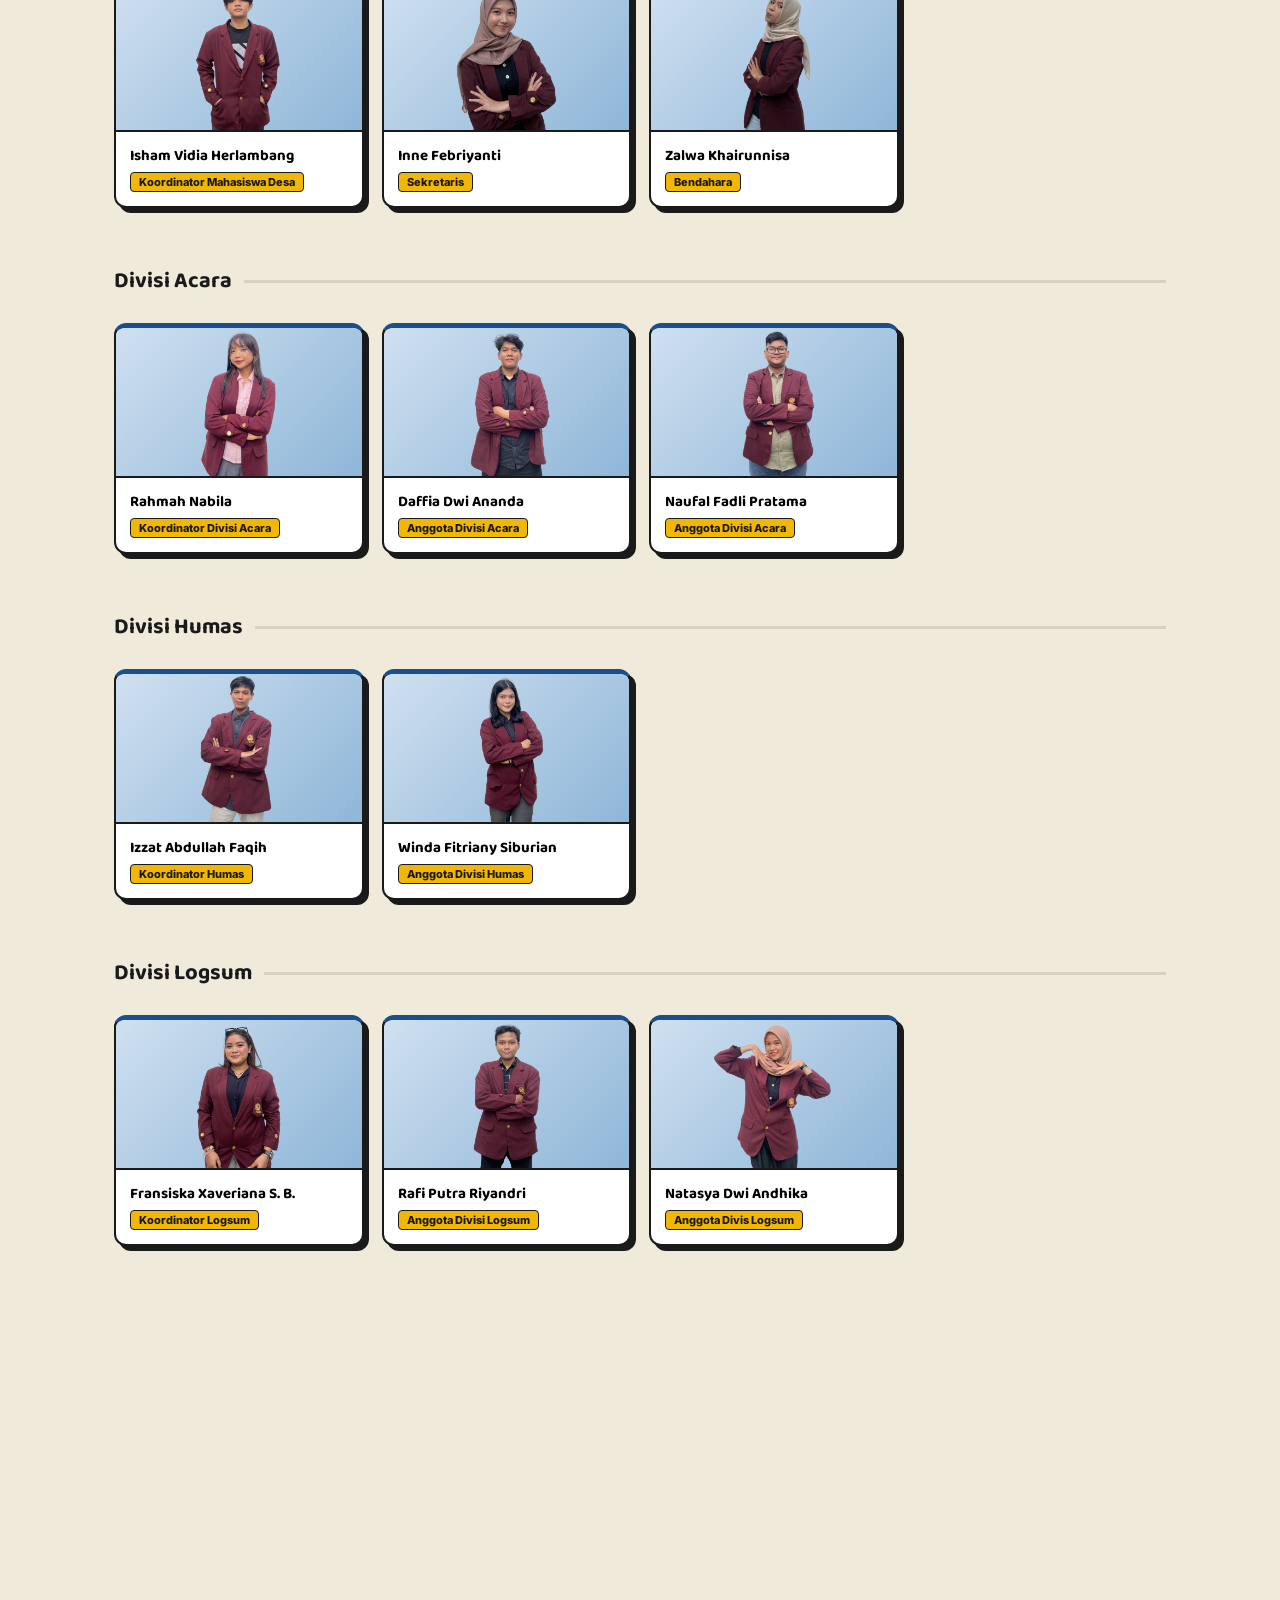
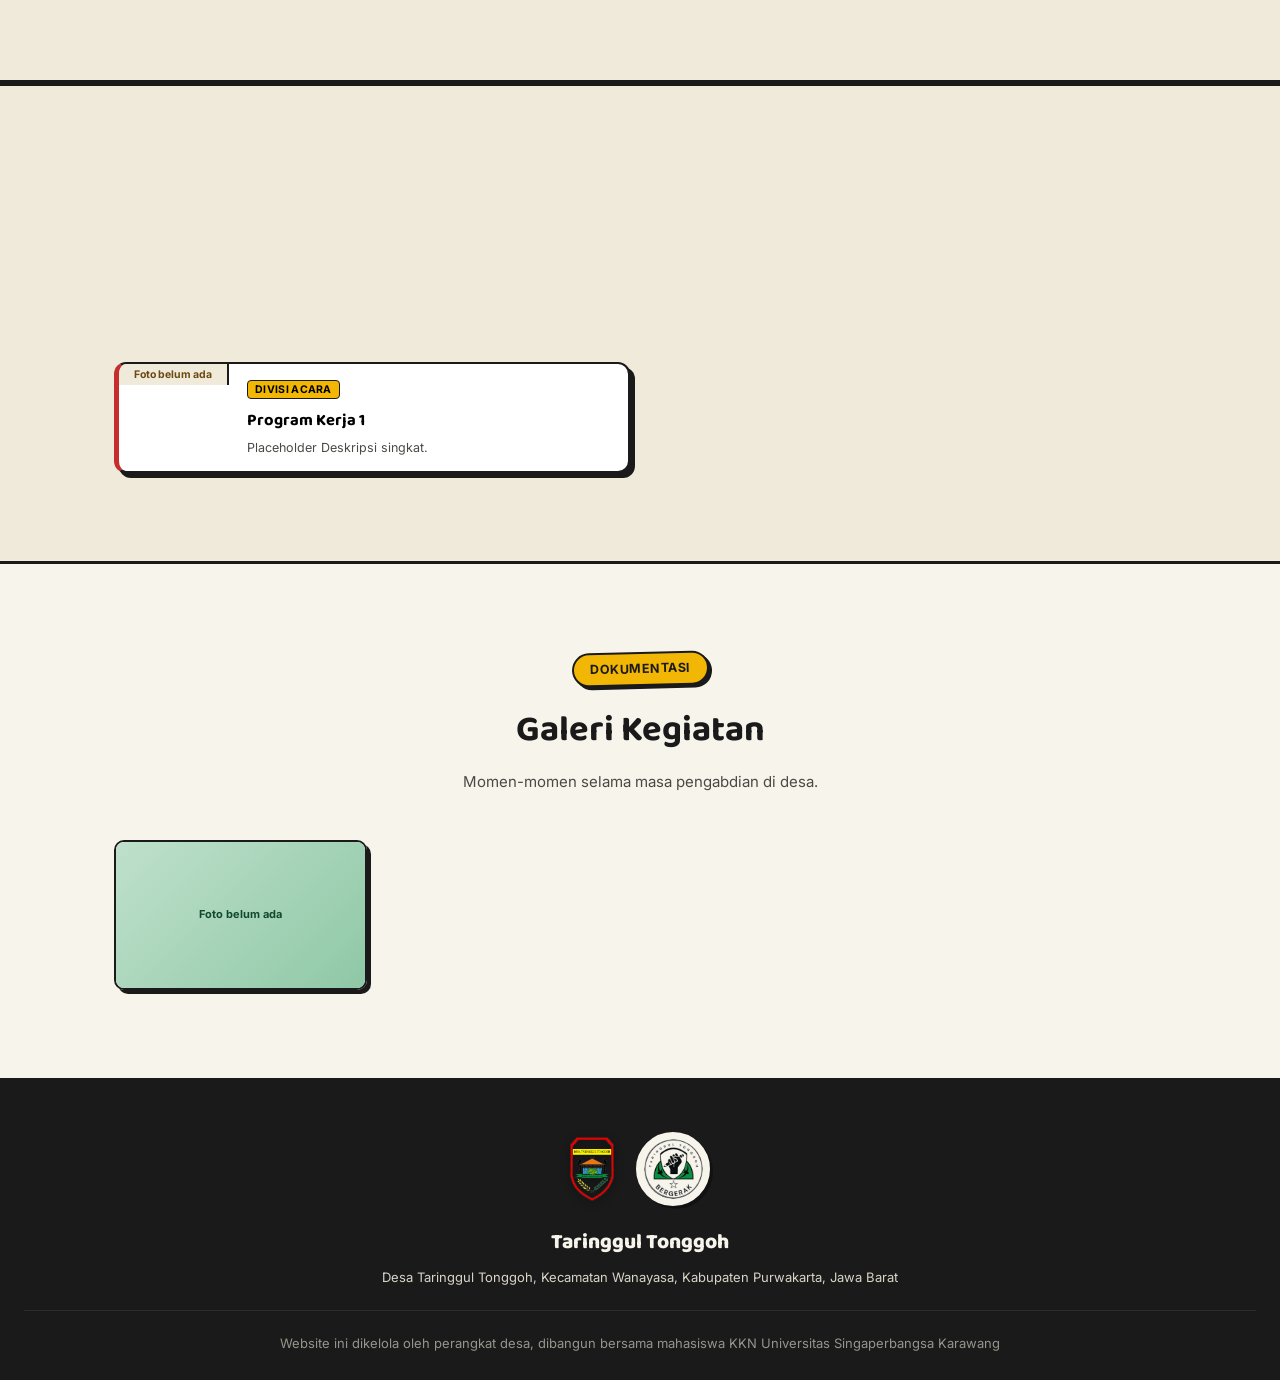
==== commit b2451f60: "tambah fitur berita" ====
--- a/kkn.html
+++ b/kkn.html
@@ -21,6 +21,7 @@
     <a href="index.html">Beranda</a>
     <a href="index.html#umkm">UMKM</a>
     <a href="index.html#wisata">Wisata</a>
+    <a href="index.html#berita">Berita</a>
     <a href="index.html#panduan">Panduan berkunjung</a>
     <a href="kkn.html" class="active">Tentang KKN</a>
   </div>
--- a/assets/css/style.css
+++ b/assets/css/style.css
@@ -179,6 +179,7 @@
 }
 .sticker.blue{background:var(--biru);color:var(--off);}
 .sticker.red{background:var(--merah);color:var(--off);}
+.sticker.green{background:var(--hijau);color:var(--off);}
 .section-head h2{font-size:36px;margin-bottom:10px;}
 .section-head p{color:#4A4A44;font-size:15px;}
 
@@ -361,6 +362,15 @@
 
 .see-all{text-align:center;margin-top:38px;}
 
+/* ---------- Berita section ---------- */
+.berita-section{background:var(--off2);border-top:3px solid var(--ink);border-bottom:3px solid var(--ink);}
+.item-badge-date{
+  position:absolute;top:8px;left:8px;
+  background:rgba(26,26,26,0.7);color:var(--off);
+  font-size:10.5px;font-weight:700;
+  padding:3px 8px;border-radius:20px;
+}
+
 .empty-state{
   grid-column:1/-1;text-align:center;padding:40px 20px;color:#6b6b63;font-size:14px;
 }
@@ -528,9 +538,11 @@
 
 .overlay-modal.theme-anggota{border-top:6px solid var(--biru);}
 .overlay-modal.theme-proker{border-top:6px solid var(--merah);}
+.overlay-modal.theme-berita{border-top:6px solid var(--hijau);}
 
 .overlay-cat.blue{background:var(--biru);color:var(--off);}
 .overlay-cat.red{background:var(--merah);color:var(--off);}
+.overlay-cat.green{background:var(--hijau);color:var(--off);}
 
 .overlay-body{padding:26px 26px 28px;}
 .overlay-cat{
@@ -540,6 +552,9 @@
 }
 .overlay-name{font-size:26px;margin-bottom:14px;}
 .overlay-desc{font-size:14.5px;color:#3a3a35;margin-bottom:20px;line-height:1.65;}
+
+.overlay-berita-isi p{font-size:14.5px;color:#3a3a35;line-height:1.7;margin-bottom:14px;}
+.overlay-berita-isi p:last-child{margin-bottom:0;}
 
 .overlay-meta{display:flex;flex-direction:column;gap:10px;margin-bottom:22px;}
 .overlay-meta-row{display:flex;gap:10px;font-size:13.5px;color:#3a3a35;align-items:flex-start;}
